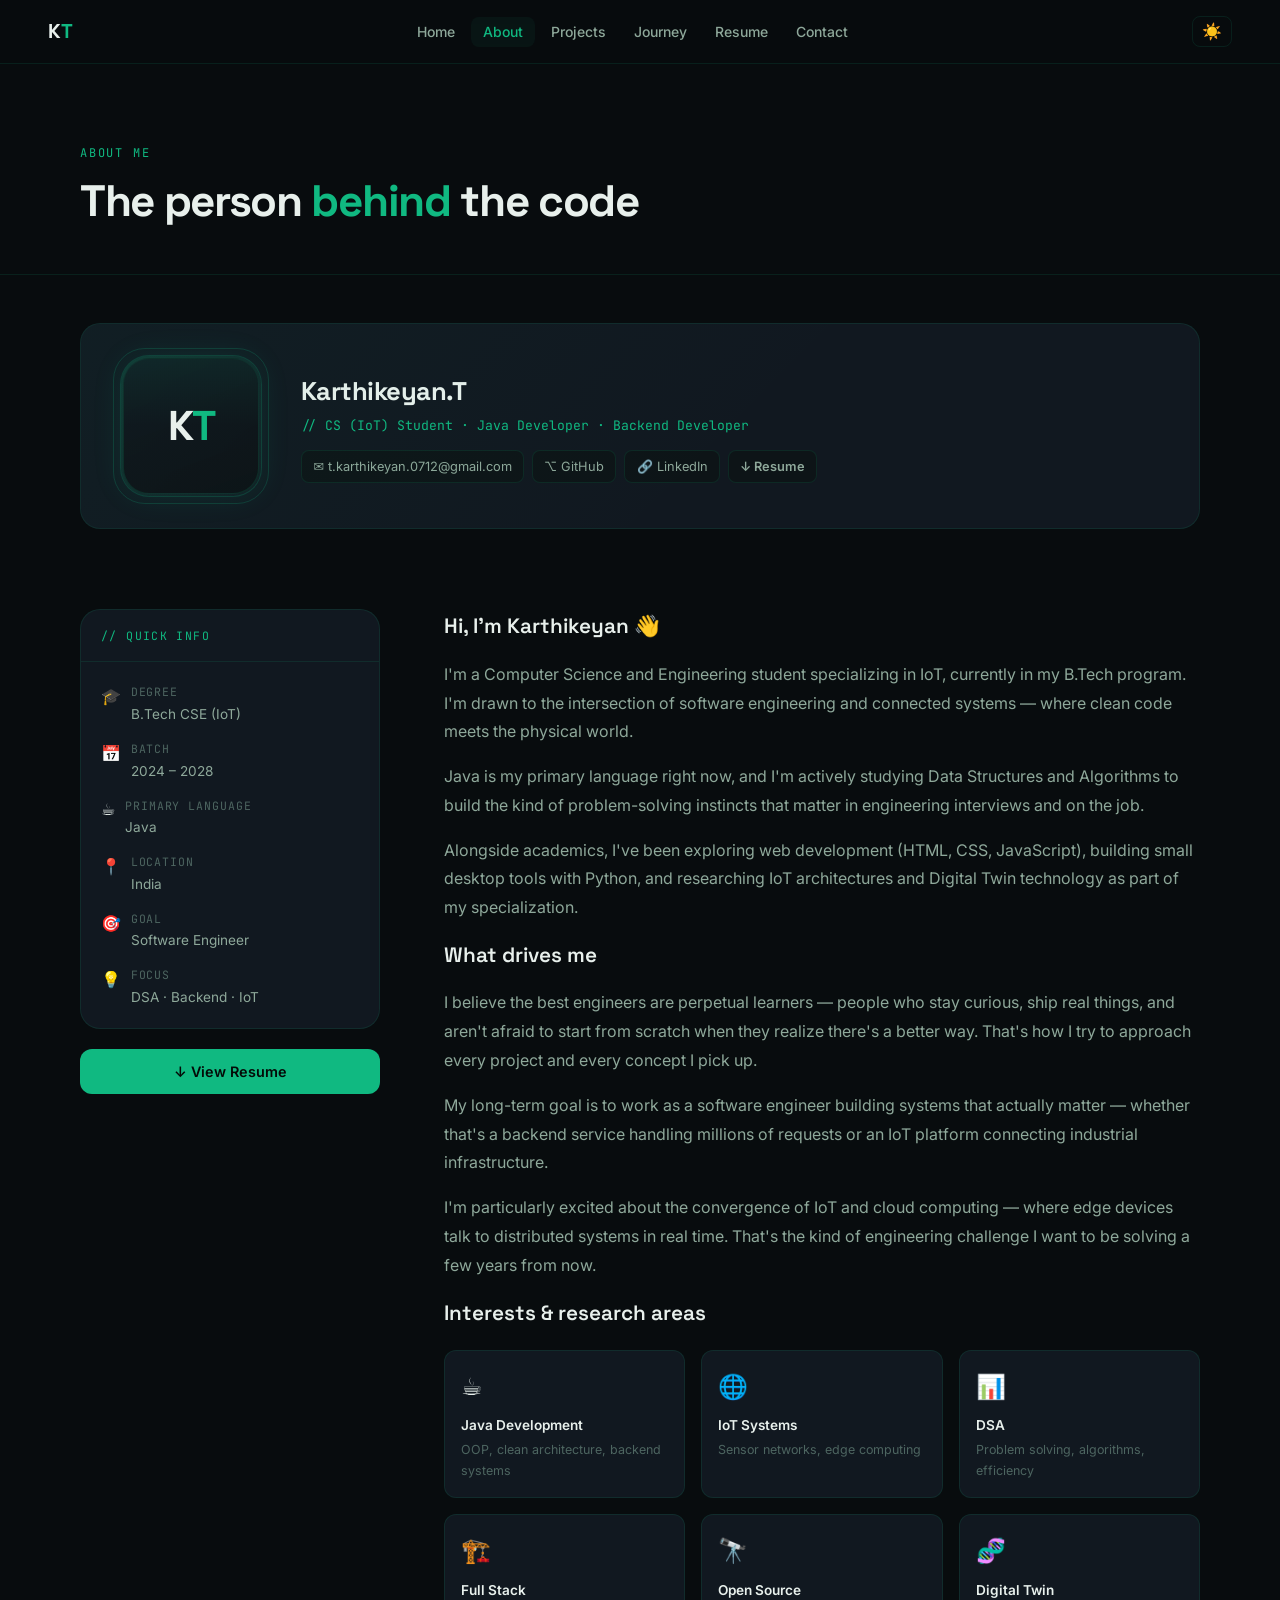
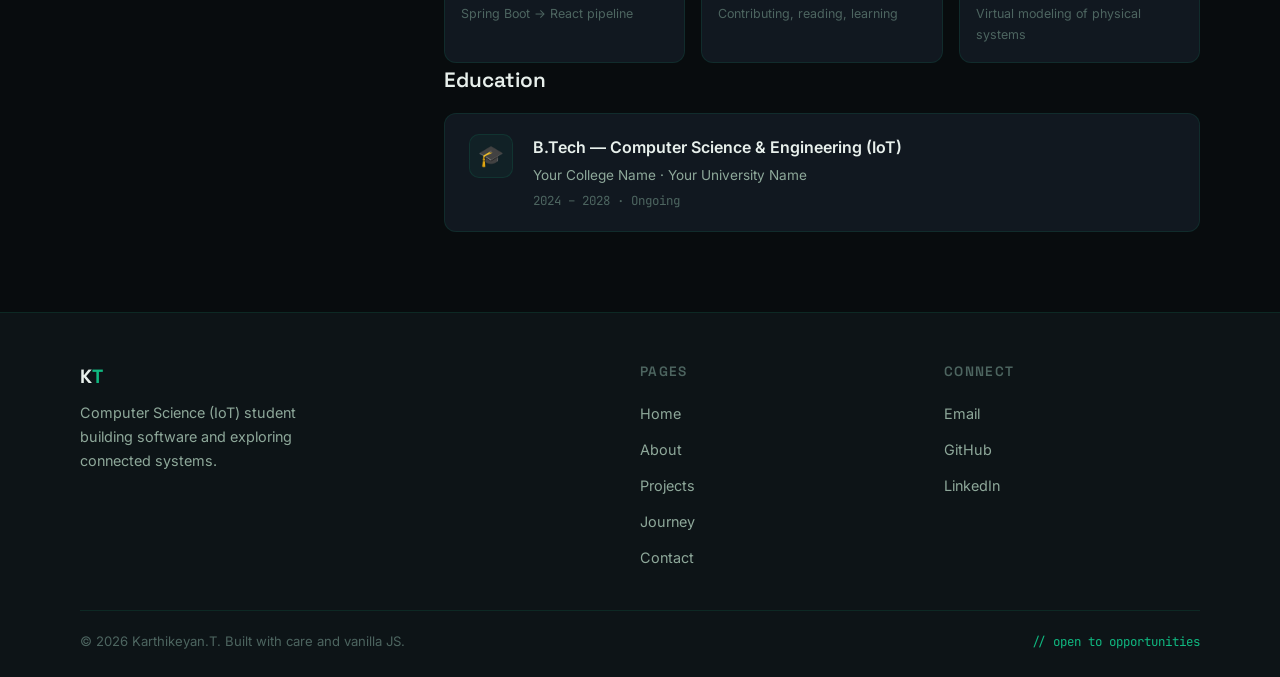
==== pages/about.html @ a160e1d7 "Add files via upload" ====
<!DOCTYPE html>
<html lang="en">
<head>
  <meta charset="UTF-8" />
  <meta name="viewport" content="width=device-width, initial-scale=1.0" />
  <title>About — Karthikeyan</title>
  <link rel="preconnect" href="https://fonts.googleapis.com" />
  <link href="https://fonts.googleapis.com/css2?family=Space+Grotesk:wght@400;500;600;700&family=Inter:wght@400;500;600&family=JetBrains+Mono:wght@400;500&display=swap" rel="stylesheet" />
  <script>
    try {
      if ((localStorage.getItem('theme') || 'dark') === 'light') {
        document.documentElement.classList.add('light-mode');
      }
    } catch (e) {}
  </script>
  <link rel="stylesheet" href="../css/main.css" />
  <style>
    .page-hero {
      padding: 5rem 0 3rem;
      border-bottom: 1px solid var(--border);
    }

    /* ── Profile photo section ─────────────────────── */
    .about-profile-section {
      display: flex; align-items: center; gap: 2.5rem;
      background: var(--bg-card); border: 1px solid var(--border);
      border-radius: var(--radius-lg); padding: 2rem 2.5rem;
      margin-bottom: 3rem;
      position: relative; overflow: hidden;
    }
    .about-profile-section::before {
      content: '';
      position: absolute; inset: 0;
      background: linear-gradient(135deg, rgba(16,185,129,0.04), transparent 60%);
      pointer-events: none;
    }
    .about-profile-meta { flex: 1; }
    .about-profile-name {
      font-family: var(--font-display); font-size: 1.6rem; font-weight: 700;
      color: var(--text-primary); letter-spacing: -0.02em; margin-bottom: 0.2rem;
    }
    .about-profile-role {
      font-family: var(--font-mono); font-size: 0.82rem;
      color: var(--emerald); margin-bottom: 0.85rem;
    }
    .about-profile-links { display: flex; flex-wrap: wrap; gap: 0.5rem; }
    .about-profile-links a {
      display: inline-flex; align-items: center; gap: 0.4rem;
      font-size: 0.8rem; color: var(--text-secondary);
      background: var(--bg-surface); border: 1px solid var(--border);
      border-radius: 8px; padding: 0.3rem 0.7rem;
      transition: color var(--dur), border-color var(--dur);
    }
    .about-profile-links a:hover { color: var(--emerald); border-color: var(--border-bright); }

    .about-grid {
      display: grid; grid-template-columns: 300px 1fr;
      gap: 4rem; align-items: start; padding: 2rem 0 4rem;
    }
    .about-sidebar { position: sticky; top: calc(var(--nav-h) + 2rem); }

    .quick-info-card {
      background: var(--bg-card); border: 1px solid var(--border);
      border-radius: var(--radius-lg); overflow: hidden; margin-bottom: 1.25rem;
    }
    .quick-info-header {
      padding: 1rem 1.25rem;
      border-bottom: 1px solid var(--border);
      font-family: var(--font-mono); font-size: 0.72rem;
      letter-spacing: 0.12em; text-transform: uppercase; color: var(--emerald);
    }
    .quick-info-body { padding: 1.25rem; display: flex; flex-direction: column; gap: 0.85rem; }
    .quick-info-item { display: flex; align-items: flex-start; gap: 0.6rem; }
    .quick-info-icon { font-size: 1rem; flex-shrink: 0; margin-top: 0.05rem; }
    .quick-info-label { font-size: 0.72rem; color: var(--text-muted); font-family: var(--font-mono); text-transform: uppercase; letter-spacing: 0.08em; }
    .quick-info-value { font-size: 0.85rem; color: var(--text-secondary); margin-top: 0.1rem; }

    .about-body h3 {
      font-family: var(--font-display); font-size: 1.3rem; font-weight: 600;
      color: var(--text-primary); margin: 2.5rem 0 1rem;
    }
    .about-body h3:first-child { margin-top: 0; }
    .about-body p { color: var(--text-secondary); margin-bottom: 1rem; line-height: 1.8; }

    .interest-grid {
      display: grid; grid-template-columns: repeat(auto-fit, minmax(180px, 1fr));
      gap: 1rem; margin-top: 1.25rem;
    }
    .interest-item {
      background: var(--bg-card); border: 1px solid var(--border);
      border-radius: var(--radius); padding: 1rem;
      transition: border-color var(--dur);
    }
    .interest-item:hover { border-color: var(--border-bright); }
    .interest-icon { font-size: 1.5rem; margin-bottom: 0.5rem; }
    .interest-name { font-size: 0.85rem; font-weight: 600; color: var(--text-primary); }
    .interest-desc { font-size: 0.78rem; color: var(--text-muted); margin-top: 0.2rem; }

    .edu-card {
      background: var(--bg-card); border: 1px solid var(--border);
      border-radius: var(--radius); padding: 1.25rem 1.5rem;
      margin-bottom: 1rem;
      display: flex; gap: 1.25rem; align-items: flex-start;
    }
    .edu-icon {
      width: 44px; height: 44px; border-radius: 10px;
      background: var(--emerald-glow2); border: 1px solid var(--border);
      display: flex; align-items: center; justify-content: center;
      font-size: 1.3rem; flex-shrink: 0;
    }
    .edu-degree { font-weight: 600; color: var(--text-primary); margin-bottom: 0.2rem; }
    .edu-institution { font-size: 0.85rem; color: var(--text-secondary); }
    .edu-meta { font-size: 0.78rem; color: var(--text-muted); margin-top: 0.3rem; font-family: var(--font-mono); }

    @media (max-width: 900px) {
      .about-profile-section { flex-direction: column; text-align: center; }
      .about-profile-links { justify-content: center; }
      .about-grid { grid-template-columns: 1fr; }
      .about-sidebar { position: static; }
    }
  </style>
</head>
<body>
  <div id="loader"><div class="loader-ring"></div></div>
  <div id="nav-mount"></div>

  <main>
    <section class="page-hero">
      <div class="container">
        <span class="section-label">About me</span>
        <h1 class="section-title">The person <em>behind</em> the code</h1>
      </div>
    </section>

    <div class="container" style="padding-top:3rem">
      <!-- Premium Profile Banner -->
      <div class="about-profile-section reveal" id="about-profile-banner">
        <div class="kt-logo-wrap">
          <div class="kt-logo-ring"></div>
          <div class="kt-logo-outer">
            <div class="kt-logo-glass">
              <span class="kt-logo-mark">K<span>T</span></span>
            </div>
          </div>
        </div>
        <div class="about-profile-meta">
          <div class="about-profile-name">Karthikeyan.T</div>
          <div class="about-profile-role">// CS (IoT) Student · Java Developer · Backend Developer</div>
          <div class="about-profile-links">
            <a href="mailto:t.karthikeyan.0712@gmail.com">✉ t.karthikeyan.0712@gmail.com</a>
            <a href="https://github.com/karthikeyan" target="_blank" rel="noopener">⌥ GitHub</a>
            <a href="https://linkedin.com/in/karthikeyan" target="_blank" rel="noopener">🔗 LinkedIn</a>
            <a href="pages/resume.html" class="btn btn-primary btn-sm" style="border-radius:8px">↓ Resume</a>
          </div>
        </div>
      </div>

      <div class="about-grid">
        <!-- Sidebar -->
        <aside class="about-sidebar reveal">
          <div class="quick-info-card">
            <div class="quick-info-header">// Quick Info</div>
            <div class="quick-info-body">
              <div class="quick-info-item">
                <span class="quick-info-icon">🎓</span>
                <div>
                  <div class="quick-info-label">Degree</div>
                  <div class="quick-info-value">B.Tech CSE (IoT)</div>
                </div>
              </div>
              <div class="quick-info-item">
                <span class="quick-info-icon">📅</span>
                <div>
                  <div class="quick-info-label">Batch</div>
                  <div class="quick-info-value">2024 – 2028</div>
                </div>
              </div>
              <div class="quick-info-item">
                <span class="quick-info-icon">☕</span>
                <div>
                  <div class="quick-info-label">Primary Language</div>
                  <div class="quick-info-value">Java</div>
                </div>
              </div>
              <div class="quick-info-item">
                <span class="quick-info-icon">📍</span>
                <div>
                  <div class="quick-info-label">Location</div>
                  <div class="quick-info-value">India</div>
                </div>
              </div>
              <div class="quick-info-item">
                <span class="quick-info-icon">🎯</span>
                <div>
                  <div class="quick-info-label">Goal</div>
                  <div class="quick-info-value">Software Engineer</div>
                </div>
              </div>
              <div class="quick-info-item">
                <span class="quick-info-icon">💡</span>
                <div>
                  <div class="quick-info-label">Focus</div>
                  <div class="quick-info-value">DSA · Backend · IoT</div>
                </div>
              </div>
            </div>
          </div>
          <a href="resume.html" class="btn btn-primary" style="width:100%;justify-content:center;display:flex">↓ View Resume</a>
        </aside>

        <!-- Body -->
        <div class="about-body">
          <div class="reveal">
            <h3>Hi, I'm Karthikeyan 👋</h3>
            <p>
              I'm a Computer Science and Engineering student specializing in IoT, currently in my B.Tech program.
              I'm drawn to the intersection of software engineering and connected systems — where clean code
              meets the physical world.
            </p>
            <p>
              Java is my primary language right now, and I'm actively studying Data Structures and Algorithms
              to build the kind of problem-solving instincts that matter in engineering interviews and on the job.
            </p>
            <p>
              Alongside academics, I've been exploring web development (HTML, CSS, JavaScript), building small
              desktop tools with Python, and researching IoT architectures and Digital Twin technology as part
              of my specialization.
            </p>
          </div>

          <div class="reveal">
            <h3>What drives me</h3>
            <p>
              I believe the best engineers are perpetual learners — people who stay curious, ship real things,
              and aren't afraid to start from scratch when they realize there's a better way. That's how I
              try to approach every project and every concept I pick up.
            </p>
            <p>
              My long-term goal is to work as a software engineer building systems that actually matter —
              whether that's a backend service handling millions of requests or an IoT platform connecting
              industrial infrastructure.
            </p>
            <p>
              I'm particularly excited about the convergence of IoT and cloud computing — where edge devices
              talk to distributed systems in real time. That's the kind of engineering challenge I want to be
              solving a few years from now.
            </p>
          </div>

          <div class="reveal">
            <h3>Interests & research areas</h3>
            <div class="interest-grid">
              <div class="interest-item">
                <div class="interest-icon">☕</div>
                <div class="interest-name">Java Development</div>
                <div class="interest-desc">OOP, clean architecture, backend systems</div>
              </div>
              <div class="interest-item">
                <div class="interest-icon">🌐</div>
                <div class="interest-name">IoT Systems</div>
                <div class="interest-desc">Sensor networks, edge computing</div>
              </div>
              <div class="interest-item">
                <div class="interest-icon">📊</div>
                <div class="interest-name">DSA</div>
                <div class="interest-desc">Problem solving, algorithms, efficiency</div>
              </div>
              <div class="interest-item">
                <div class="interest-icon">🏗️</div>
                <div class="interest-name">Full Stack</div>
                <div class="interest-desc">Spring Boot → React pipeline</div>
              </div>
              <div class="interest-item">
                <div class="interest-icon">🔭</div>
                <div class="interest-name">Open Source</div>
                <div class="interest-desc">Contributing, reading, learning</div>
              </div>
              <div class="interest-item">
                <div class="interest-icon">🧬</div>
                <div class="interest-name">Digital Twin</div>
                <div class="interest-desc">Virtual modeling of physical systems</div>
              </div>
            </div>
          </div>

          <div class="reveal">
            <h3>Education</h3>
            <div id="edu-list"></div>
          </div>
        </div>
      </div>
    </div>
  </main>

  <div id="footer-mount"></div>

  <script src="../js/data.js"></script>
  <script src="../js/shared.js"></script>
  <script>
    document.getElementById('nav-mount').innerHTML = buildNav('../');
    document.getElementById('footer-mount').innerHTML = buildFooter('../');

    const eduList = document.getElementById('edu-list');
    eduList.innerHTML = PORTFOLIO_DATA.education.map(e => `
      <div class="edu-card">
        <div class="edu-icon">🎓</div>
        <div>
          <div class="edu-degree">${e.degree}</div>
          <div class="edu-institution">${e.institution} · ${e.university}</div>
          <div class="edu-meta">${e.period} · ${e.status}</div>
        </div>
      </div>
    `).join('');
  </script>
</body>
</html>
---- css/main.css ----
/* ============================================================
   DESIGN TOKENS
   ============================================================ */
:root {
  /* Palette */
  --bg-base:       #080c0e;
  --bg-surface:    #0d1417;
  --bg-card:       #111820;
  --bg-card-hover: #152028;
  --border:        rgba(16, 185, 129, 0.12);
  --border-bright: rgba(16, 185, 129, 0.35);

  --emerald:       #10b981;
  --emerald-dim:   #059669;
  --emerald-glow:  rgba(16, 185, 129, 0.18);
  --emerald-glow2: rgba(16, 185, 129, 0.06);

  --text-primary:  #e8f0ec;
  --text-secondary:#8ea89a;
  --text-muted:    #4d6560;

  /* Light mode overrides */
  --lm-bg-base:    #f0f4f2;
  --lm-bg-surface: #ffffff;
  --lm-bg-card:    #f7faf8;
  --lm-text-pri:   #0d1f18;
  --lm-text-sec:   #3d5a50;

  /* Typography */
  --font-display: 'Space Grotesk', 'Inter', system-ui, sans-serif;
  --font-body:    'Inter', system-ui, sans-serif;
  --font-mono:    'JetBrains Mono', 'Fira Code', monospace;

  /* Spacing */
  --nav-h: 64px;
  --radius: 12px;
  --radius-lg: 20px;

  /* Transitions */
  --ease: cubic-bezier(0.25, 0.46, 0.45, 0.94);
  --dur: 0.3s;
}

/* ── Light Mode ──────────────────────────────────────────── */
body.light-mode {
  --bg-base:    var(--lm-bg-base);
  --bg-surface: var(--lm-bg-surface);
  --bg-card:    var(--lm-bg-card);
  --bg-card-hover: #ecf4f0;
  --border:     rgba(16, 185, 129, 0.2);
  --text-primary:   var(--lm-text-pri);
  --text-secondary: var(--lm-text-sec);
  --text-muted:     #6b8c7e;
}

/* ── Reset ───────────────────────────────────────────────── */
*, *::before, *::after { box-sizing: border-box; margin: 0; padding: 0; }
html { scroll-behavior: smooth; font-size: 16px; }
body {
  font-family: var(--font-body);
  background: var(--bg-base);
  color: var(--text-primary);
  line-height: 1.65;
  overflow-x: hidden;
  transition: background var(--dur) var(--ease), color var(--dur) var(--ease);
}
img { max-width: 100%; display: block; }
a { color: var(--emerald); text-decoration: none; }

/* ── Scroll progress bar ─────────────────────────────────── */
#scroll-progress {
  position: fixed; top: 0; left: 0; height: 2px;
  background: var(--emerald); width: 0%;
  z-index: 9999; transition: width 0.1s linear;
}

/* ── Loader ──────────────────────────────────────────────── */
#loader {
  position: fixed; inset: 0;
  background: var(--bg-base);
  display: flex; align-items: center; justify-content: center;
  z-index: 99999;
  transition: opacity 0.5s var(--ease), visibility 0.5s;
}
#loader.hidden { opacity: 0; visibility: hidden; pointer-events: none; }
.loader-ring {
  width: 52px; height: 52px;
  border: 2px solid var(--border);
  border-top-color: var(--emerald);
  border-radius: 50%;
  animation: spin 0.8s linear infinite;
}
@keyframes spin { to { transform: rotate(360deg); } }

/* ── Navigation ──────────────────────────────────────────── */
nav {
  position: fixed; top: 0; left: 0; right: 0;
  height: var(--nav-h);
  background: rgba(8, 12, 14, 0.82);
  backdrop-filter: blur(20px);
  border-bottom: 1px solid var(--border);
  z-index: 1000;
  display: flex; align-items: center;
  padding: 0 clamp(1rem, 5vw, 3rem);
  transition: background var(--dur) var(--ease);
}
body.light-mode nav { background: rgba(240, 244, 242, 0.88); }
.nav-inner {
  width: 100%; max-width: 1200px; margin: 0 auto;
  display: flex; align-items: center; justify-content: space-between;
}
.nav-logo {
  font-family: var(--font-display);
  font-size: 1.25rem; font-weight: 700;
  color: var(--text-primary);
  letter-spacing: -0.02em;
}
.nav-logo span { color: var(--emerald); }
.nav-links {
  display: flex; align-items: center; gap: 0.25rem;
  list-style: none;
}
.nav-links a {
  color: var(--text-secondary);
  font-size: 0.875rem; font-weight: 500;
  padding: 0.4rem 0.75rem;
  border-radius: 8px;
  transition: color var(--dur), background var(--dur);
}
.nav-links a:hover,
.nav-links a.active { color: var(--text-primary); background: var(--emerald-glow2); }
.nav-links a.active { color: var(--emerald); }
.nav-actions { display: flex; align-items: center; gap: 0.5rem; }

/* Theme toggle */
.theme-toggle {
  background: none; border: 1px solid var(--border);
  border-radius: 8px; padding: 0.4rem 0.55rem;
  cursor: pointer; color: var(--text-secondary);
  font-size: 1rem; transition: all var(--dur);
  line-height: 1;
}
.theme-toggle:hover { border-color: var(--emerald); color: var(--emerald); }

/* Hamburger */
.hamburger {
  display: none; flex-direction: column; gap: 5px;
  background: none; border: none; cursor: pointer; padding: 4px;
}
.hamburger span {
  display: block; width: 22px; height: 2px;
  background: var(--text-secondary);
  border-radius: 2px;
  transition: all var(--dur);
}
.hamburger.open span:nth-child(1) { transform: translateY(7px) rotate(45deg); }
.hamburger.open span:nth-child(2) { opacity: 0; }
.hamburger.open span:nth-child(3) { transform: translateY(-7px) rotate(-45deg); }

/* Mobile nav */
.mobile-nav {
  display: none; position: fixed; inset: var(--nav-h) 0 0 0;
  background: var(--bg-base);
  flex-direction: column; align-items: center; justify-content: center;
  gap: 1.5rem; z-index: 999;
  opacity: 0; pointer-events: none;
  transition: opacity var(--dur);
}
.mobile-nav.open { opacity: 1; pointer-events: all; display: flex; }
.mobile-nav a {
  font-family: var(--font-display);
  font-size: 1.5rem; font-weight: 600;
  color: var(--text-secondary);
  transition: color var(--dur);
}
.mobile-nav a:hover { color: var(--emerald); }

/* ── Page wrapper ────────────────────────────────────────── */
main { padding-top: var(--nav-h); min-height: 100vh; }
.container { width: min(100%, 1200px); margin: 0 auto; padding: 0 clamp(1rem, 5vw, 2.5rem); }
section { padding: clamp(4rem, 8vw, 7rem) 0; }

/* ── Headings ────────────────────────────────────────────── */
.section-label {
  font-family: var(--font-mono);
  font-size: 0.75rem; letter-spacing: 0.15em; text-transform: uppercase;
  color: var(--emerald); margin-bottom: 0.75rem; display: block;
}
.section-title {
  font-family: var(--font-display);
  font-size: clamp(1.75rem, 4vw, 2.75rem);
  font-weight: 700; letter-spacing: -0.03em;
  color: var(--text-primary);
  line-height: 1.15;
}
.section-title em { font-style: normal; color: var(--emerald); }
.section-desc {
  color: var(--text-secondary);
  max-width: 560px; margin-top: 0.75rem;
  font-size: 1.05rem;
}

/* ── Buttons ─────────────────────────────────────────────── */
.btn {
  display: inline-flex; align-items: center; gap: 0.5rem;
  padding: 0.65rem 1.4rem;
  border-radius: var(--radius); font-weight: 600; font-size: 0.9rem;
  cursor: pointer; transition: all var(--dur) var(--ease);
  border: none; font-family: var(--font-body);
  white-space: nowrap;
}
.btn-primary {
  background: var(--emerald); color: #040a07;
}
.btn-primary:hover {
  background: #0fd98e; transform: translateY(-2px);
  box-shadow: 0 8px 24px rgba(16,185,129,0.3);
}
.btn-outline {
  background: transparent;
  border: 1px solid var(--border-bright);
  color: var(--text-primary);
}
.btn-outline:hover {
  border-color: var(--emerald); color: var(--emerald);
  background: var(--emerald-glow2);
  transform: translateY(-2px);
}
.btn-ghost {
  background: transparent; color: var(--text-secondary);
  border: 1px solid var(--border);
}
.btn-ghost:hover { color: var(--emerald); border-color: var(--border-bright); }
.btn-sm { padding: 0.45rem 0.9rem; font-size: 0.8rem; }

/* ── Cards ───────────────────────────────────────────────── */
.card {
  background: var(--bg-card);
  border: 1px solid var(--border);
  border-radius: var(--radius-lg);
  transition: border-color var(--dur), transform var(--dur), box-shadow var(--dur);
}
.card:hover {
  border-color: var(--border-bright);
  transform: translateY(-3px);
  box-shadow: 0 16px 48px rgba(16,185,129,0.08);
}

/* ── Tag / Badge ─────────────────────────────────────────── */
.tag {
  display: inline-block;
  background: var(--emerald-glow2);
  border: 1px solid var(--border);
  color: var(--emerald);
  font-size: 0.72rem; font-weight: 600; letter-spacing: 0.05em;
  padding: 0.2rem 0.6rem; border-radius: 6px;
  font-family: var(--font-mono);
}
.badge {
  font-size: 0.65rem; font-weight: 700; letter-spacing: 0.08em;
  padding: 0.15rem 0.45rem; border-radius: 4px;
  background: rgba(16,185,129,0.15); color: var(--emerald);
  text-transform: uppercase;
}

/* ── Progress bar ────────────────────────────────────────── */
.progress-wrap { margin-top: 0.5rem; }
.progress-label {
  display: flex; justify-content: space-between;
  font-size: 0.82rem; color: var(--text-secondary); margin-bottom: 0.4rem;
}
.progress-bar {
  height: 4px; background: var(--bg-surface);
  border-radius: 4px; overflow: hidden;
}
.progress-fill {
  height: 100%; width: 0;
  background: linear-gradient(90deg, var(--emerald-dim), var(--emerald));
  border-radius: 4px;
  transition: width 1.2s var(--ease);
}

/* ── Back to top ─────────────────────────────────────────── */
#back-to-top {
  position: fixed; bottom: 2rem; right: 1.5rem;
  width: 40px; height: 40px;
  background: var(--bg-card); border: 1px solid var(--border);
  border-radius: 10px; cursor: pointer;
  display: flex; align-items: center; justify-content: center;
  color: var(--text-secondary); font-size: 1rem;
  transition: all var(--dur); z-index: 500;
  opacity: 0; transform: translateY(10px);
}
#back-to-top.visible { opacity: 1; transform: translateY(0); }
#back-to-top:hover { color: var(--emerald); border-color: var(--border-bright); }

/* ── Footer ──────────────────────────────────────────────── */
footer {
  background: var(--bg-surface);
  border-top: 1px solid var(--border);
  padding: 3rem 0 1.5rem;
}
.footer-grid {
  display: grid; grid-template-columns: 2fr 1fr 1fr;
  gap: 3rem; margin-bottom: 2.5rem;
}
.footer-brand p { color: var(--text-secondary); margin-top: 0.5rem; font-size: 0.9rem; max-width: 260px; }
.footer-col h4 {
  font-family: var(--font-display); font-weight: 600; font-size: 0.85rem;
  text-transform: uppercase; letter-spacing: 0.1em;
  color: var(--text-muted); margin-bottom: 1rem;
}
.footer-col ul { list-style: none; display: flex; flex-direction: column; gap: 0.6rem; }
.footer-col a { color: var(--text-secondary); font-size: 0.9rem; transition: color var(--dur); }
.footer-col a:hover { color: var(--emerald); }
.footer-bottom {
  border-top: 1px solid var(--border); padding-top: 1.25rem;
  display: flex; justify-content: space-between; align-items: center;
  flex-wrap: wrap; gap: 0.5rem;
}
.footer-bottom p { font-size: 0.82rem; color: var(--text-muted); }

/* ── Reveal animation ────────────────────────────────────── */
.reveal {
  opacity: 0; transform: translateY(28px);
  transition: opacity 0.65s var(--ease), transform 0.65s var(--ease);
}
.reveal.visible { opacity: 1; transform: none; }

/* ── Responsive ──────────────────────────────────────────── */
@media (max-width: 900px) {
  .nav-links { display: none; }
  .hamburger { display: flex; }
  .footer-grid { grid-template-columns: 1fr 1fr; }
  .footer-brand { grid-column: 1 / -1; }
}
@media (max-width: 600px) {
  .footer-grid { grid-template-columns: 1fr; }
}

/* ── Page transition ─────────────────────────────────────── */
.page-fade { animation: pageFade 0.4s var(--ease) both; }
@keyframes pageFade { from { opacity: 0; transform: translateY(12px); } to { opacity: 1; transform: none; } }

/* ── Accessibility ───────────────────────────────────────── */
@media (prefers-reduced-motion: reduce) {
  *, *::before, *::after { animation-duration: 0.01ms !important; transition-duration: 0.01ms !important; }
}
:focus-visible { outline: 2px solid var(--emerald); outline-offset: 3px; }

/* ============================================================
   ADDITIONS — KT logo mark (About page) +
   Achievements & Certifications showcase (Resume page)
   ============================================================ */

/* ── KT Logo Mark (About page, replaces profile photo) ──── */
.kt-logo-wrap { position: relative; flex-shrink: 0; }
.kt-logo-outer {
  width: 140px; height: 140px;
  border-radius: 28px;
  background: linear-gradient(135deg, rgba(16,185,129,0.22), rgba(16,185,129,0.04));
  padding: 2px;
  box-shadow: 0 0 0 1px rgba(16,185,129,0.2), 0 0 30px rgba(16,185,129,0.12);
}
.kt-logo-glass {
  width: 100%; height: 100%;
  border-radius: 26px;
  background: linear-gradient(160deg, rgba(17,24,32,0.9), rgba(13,20,23,0.95));
  border: 1px solid rgba(16,185,129,0.15);
  display: flex; align-items: center; justify-content: center;
  position: relative; overflow: hidden;
}
.kt-logo-glass::before {
  content: '';
  position: absolute; top: 0; left: 0; right: 0; height: 50%;
  background: linear-gradient(180deg, rgba(16,185,129,0.08), transparent);
  pointer-events: none;
}
.kt-logo-mark {
  font-family: var(--font-display); font-weight: 700;
  font-size: 2.6rem; letter-spacing: -0.04em;
  color: var(--text-primary); position: relative; z-index: 1;
}
.kt-logo-mark span { color: var(--emerald); }
.kt-logo-ring {
  position: absolute; inset: -8px;
  border-radius: 32px;
  border: 1px solid rgba(16,185,129,0.2);
  pointer-events: none;
}
body.light-mode .kt-logo-glass {
  background: linear-gradient(160deg, #ffffff, var(--lm-bg-card));
}

/* ── Achievements & Certifications ───────────────────────── */
.achievements-grid {
  display: grid; grid-template-columns: repeat(auto-fit, minmax(220px, 1fr));
  gap: 1rem;
}
.achievement-card {
  background: var(--bg-surface); border: 1px solid var(--border);
  border-radius: var(--radius); padding: 0; cursor: pointer;
  transition: border-color var(--dur), transform var(--dur);
  overflow: hidden;
}
.achievement-card:hover { border-color: var(--border-bright); transform: translateY(-3px); }
.achievement-thumb {
  width: 100%; aspect-ratio: 16/9;
  background: var(--bg-card); border-bottom: 1px solid var(--border);
  display: flex; align-items: center; justify-content: center;
  overflow: hidden; position: relative;
}
.achievement-thumb img { width: 100%; height: 100%; object-fit: cover; }
.achievement-thumb-placeholder { font-size: 1.8rem; opacity: 0.4; }
.achievement-thumb-label {
  position: absolute; bottom: 0.5rem; right: 0.5rem;
  background: rgba(16,185,129,0.18); border: 1px solid var(--border-bright);
  border-radius: 4px; padding: 0.15rem 0.5rem;
  font-size: 0.65rem; color: var(--emerald); font-family: var(--font-mono);
}
.achievement-body { padding: 1rem 1.1rem 1.15rem; }
.achievement-title { font-size: 0.9rem; font-weight: 600; color: var(--text-primary); margin-bottom: 0.2rem; }
.achievement-issuer { font-size: 0.8rem; color: var(--text-secondary); }
.achievement-date { font-size: 0.72rem; color: var(--text-muted); font-family: var(--font-mono); margin-top: 0.25rem; }
.achievement-skill-chip {
  display: inline-block; font-size: 0.65rem; font-weight: 600;
  background: var(--emerald-glow2); border: 1px solid var(--border);
  color: var(--emerald); padding: 0.15rem 0.45rem; border-radius: 5px;
  font-family: var(--font-mono); margin-top: 0.6rem; margin-right: 0.3rem;
}

/* Achievement Lightbox */
.achievement-lightbox {
  position: fixed; inset: 0; background: rgba(8,12,14,0.95);
  backdrop-filter: blur(12px); z-index: 3000;
  display: flex; align-items: center; justify-content: center;
  padding: 1.5rem;
  opacity: 0; pointer-events: none;
  transition: opacity 0.3s;
}
.achievement-lightbox.open { opacity: 1; pointer-events: all; }
.achievement-lightbox-inner {
  background: var(--bg-card); border: 1px solid var(--border-bright);
  border-radius: var(--radius-lg); max-width: 760px; width: 100%;
  max-height: 90vh; overflow-y: auto;
  transform: scale(0.95); transition: transform 0.3s var(--ease);
}
.achievement-lightbox.open .achievement-lightbox-inner { transform: scale(1); }
.achievement-lightbox-header {
  display: flex; justify-content: space-between; align-items: center;
  padding: 1.25rem 1.5rem; border-bottom: 1px solid var(--border);
  position: sticky; top: 0; background: var(--bg-card); z-index: 1;
}
.achievement-lightbox-title { font-family: var(--font-display); font-weight: 600; color: var(--text-primary); }
.achievement-lightbox-close {
  background: none; border: 1px solid var(--border); border-radius: 8px;
  width: 34px; height: 34px; cursor: pointer; color: var(--text-secondary);
  display: flex; align-items: center; justify-content: center;
  font-size: 1rem; transition: all var(--dur);
}
.achievement-lightbox-close:hover { color: var(--text-primary); border-color: var(--border-bright); }
.achievement-lightbox-body { padding: 1.5rem; }
.achievement-lightbox-img { width: 100%; border-radius: var(--radius); border: 1px solid var(--border); display: block; margin-bottom: 1.25rem; }
.achievement-lightbox-placeholder {
  aspect-ratio: 16/9; background: var(--bg-surface);
  border: 2px dashed var(--border); border-radius: var(--radius);
  display: flex; flex-direction: column; align-items: center; justify-content: center;
  gap: 0.5rem; color: var(--text-muted); font-size: 0.85rem; margin-bottom: 1.25rem;
}
.achievement-lightbox-section { margin-bottom: 1.25rem; }
.achievement-lightbox-section h4 {
  font-family: var(--font-mono); font-size: 0.72rem; letter-spacing: 0.12em;
  text-transform: uppercase; color: var(--emerald); margin-bottom: 0.6rem;
}
.achievement-lightbox-section p { color: var(--text-secondary); line-height: 1.7; font-size: 0.9rem; }
.achievement-lightbox-meta {
  display: flex; gap: 1.5rem; flex-wrap: wrap; margin-top: 1rem;
  padding-top: 1rem; border-top: 1px solid var(--border);
}
.achievement-lightbox-meta div { font-size: 0.82rem; color: var(--text-secondary); }
.achievement-lightbox-meta strong { display: block; color: var(--text-muted); font-size: 0.72rem; font-family: var(--font-mono); text-transform: uppercase; letter-spacing: 0.08em; margin-bottom: 0.2rem; }

/* ============================================================
   ADDITIONS — Certificate Gallery (full-width, fixed breakpoints)
   ============================================================ */
.cert-gallery-section {
  margin-top: 3rem;
}
.cert-gallery-header {
  display: flex; align-items: baseline; justify-content: space-between;
  flex-wrap: wrap; gap: 0.5rem; margin-bottom: 1.5rem;
}
.cert-gallery-count {
  font-family: var(--font-mono); font-size: 0.78rem; color: var(--text-muted);
}
/* Explicit breakpoints per spec: 3–4 desktop / 2 tablet / 1 mobile */
.cert-gallery-grid {
  display: grid;
  grid-template-columns: repeat(4, 1fr);
  gap: 1.25rem;
}
@media (max-width: 1180px) {
  .cert-gallery-grid { grid-template-columns: repeat(3, 1fr); }
}
@media (max-width: 760px) {
  .cert-gallery-grid { grid-template-columns: repeat(2, 1fr); }
}
@media (max-width: 520px) {
  .cert-gallery-grid { grid-template-columns: 1fr; }
}
.cert-gallery-empty {
  text-align: center; padding: 3rem 1.5rem;
  border: 1px dashed var(--border); border-radius: var(--radius-lg);
  color: var(--text-muted); font-size: 0.88rem;
}

/* ============================================================
   ADDITIONS — Smooth Dark / Light Mode Transition
   ============================================================
   Applied only while body carries .theme-transitioning (added
   briefly by initTheme around the toggle), so normal hover /
   reveal / float / spin animations elsewhere are never affected. */
body.theme-transitioning,
body.theme-transitioning *,
body.theme-transitioning *::before,
body.theme-transitioning *::after {
  transition:
    background-color 0.4s ease,
    background 0.4s ease,
    color 0.4s ease,
    border-color 0.4s ease,
    box-shadow 0.4s ease,
    fill 0.4s ease,
    stroke 0.4s ease !important;
}
/* Subtle fade pulse overlay to mask any flash during the swap */
#theme-fade {
  position: fixed; inset: 0; z-index: 10000;
  background: var(--bg-base);
  opacity: 0; pointer-events: none;
  transition: opacity 0.25s ease;
}
#theme-fade.active { opacity: 0.35; }
@media (prefers-reduced-motion: reduce) {
  body.theme-transitioning,
  body.theme-transitioning *,
  body.theme-transitioning *::before,
  body.theme-transitioning *::after {
    transition-duration: 0.01ms !important;
  }
  #theme-fade { display: none; }
}
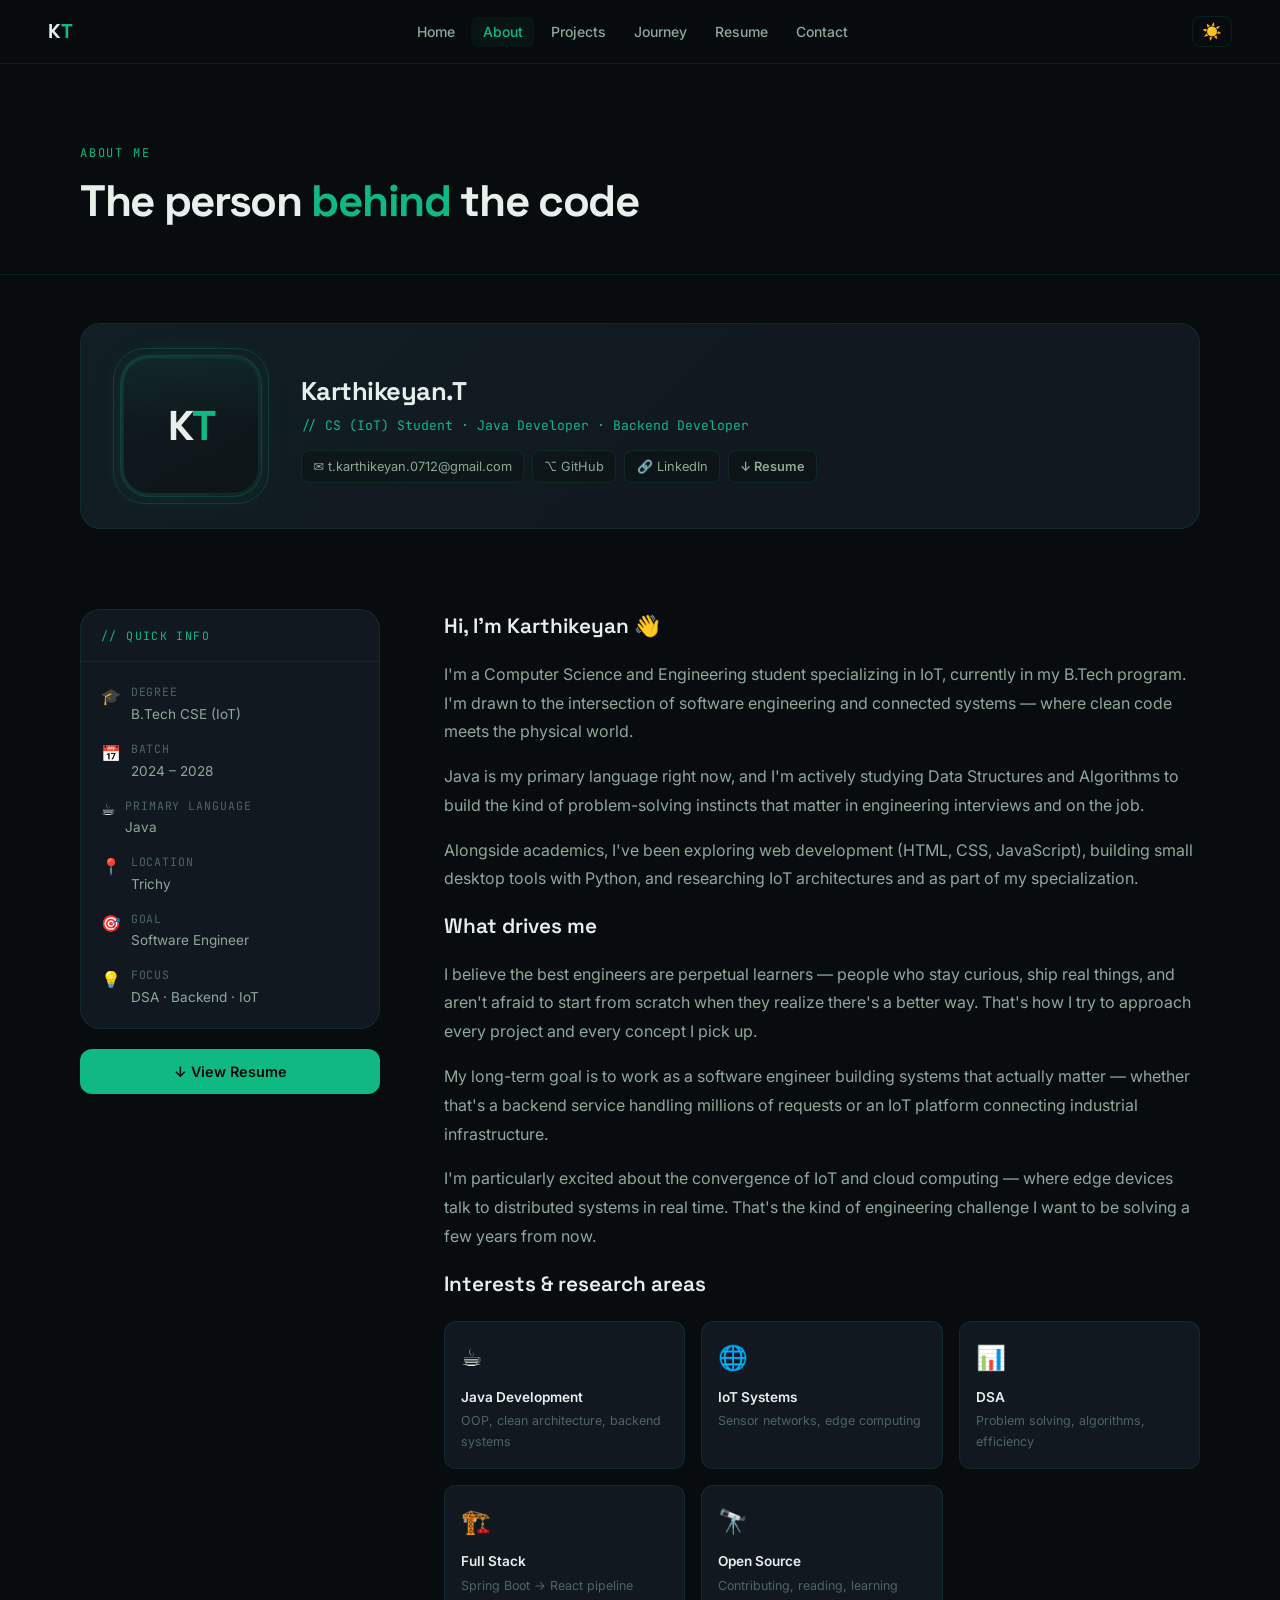
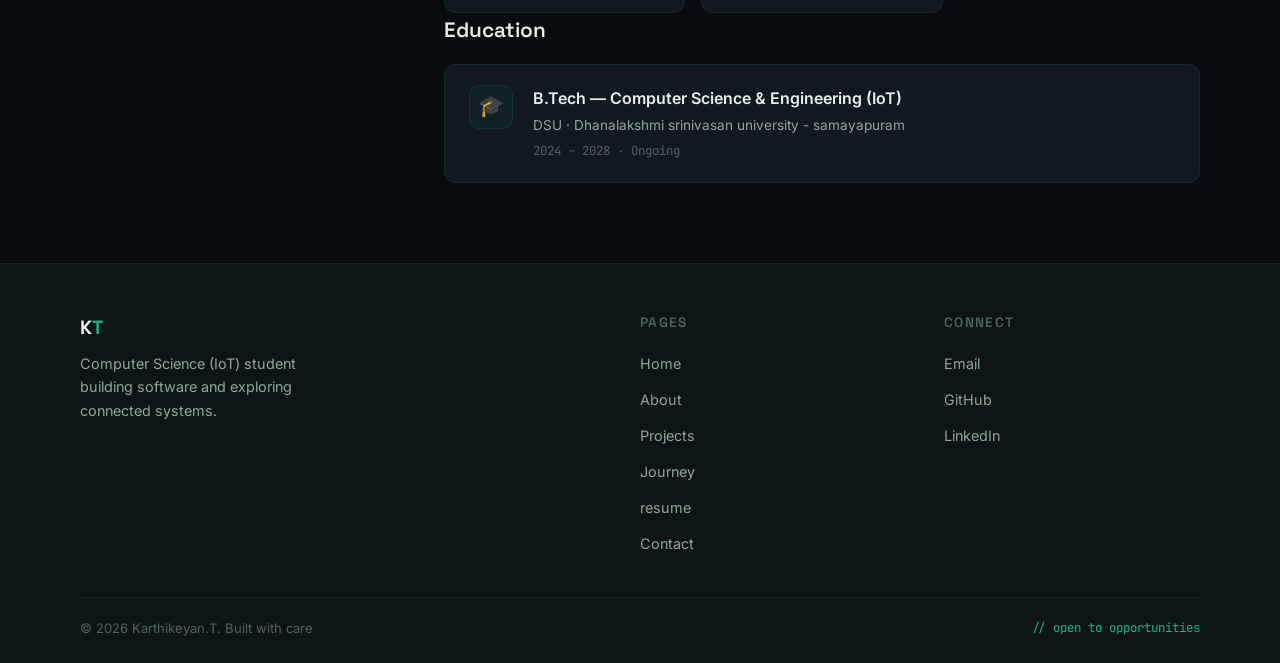
==== commit e775e387: "changed some detail" ====
--- a/pages/about.html
+++ b/pages/about.html
@@ -3,7 +3,7 @@
 <head>
   <meta charset="UTF-8" />
   <meta name="viewport" content="width=device-width, initial-scale=1.0" />
-  <title>About — Karthikeyan</title>
+  <title>About—Karthikeyan.T</title>
   <link rel="preconnect" href="https://fonts.googleapis.com" />
   <link href="https://fonts.googleapis.com/css2?family=Space+Grotesk:wght@400;500;600;700&family=Inter:wght@400;500;600&family=JetBrains+Mono:wght@400;500&display=swap" rel="stylesheet" />
   <script>
@@ -148,8 +148,8 @@
           <div class="about-profile-role">// CS (IoT) Student · Java Developer · Backend Developer</div>
           <div class="about-profile-links">
             <a href="mailto:t.karthikeyan.0712@gmail.com">✉ t.karthikeyan.0712@gmail.com</a>
-            <a href="https://github.com/karthikeyan" target="_blank" rel="noopener">⌥ GitHub</a>
-            <a href="https://linkedin.com/in/karthikeyan" target="_blank" rel="noopener">🔗 LinkedIn</a>
+            <a href="https://github.com/karthikeyan-T12" target="_blank" rel="noopener">⌥ GitHub</a>
+            <a href="https://www.linkedin.com/in/karthi-keyan-77b295303/" target="_blank" rel="noopener">🔗 LinkedIn</a>
             <a href="pages/resume.html" class="btn btn-primary btn-sm" style="border-radius:8px">↓ Resume</a>
           </div>
         </div>
@@ -186,7 +186,7 @@
                 <span class="quick-info-icon">📍</span>
                 <div>
                   <div class="quick-info-label">Location</div>
-                  <div class="quick-info-value">India</div>
+                  <div class="quick-info-value">Trichy</div>
                 </div>
               </div>
               <div class="quick-info-item">
@@ -223,8 +223,7 @@
             </p>
             <p>
               Alongside academics, I've been exploring web development (HTML, CSS, JavaScript), building small
-              desktop tools with Python, and researching IoT architectures and Digital Twin technology as part
-              of my specialization.
+              desktop tools with Python, and researching IoT architectures and as part of my specialization.
             </p>
           </div>
 
@@ -274,11 +273,6 @@
                 <div class="interest-icon">🔭</div>
                 <div class="interest-name">Open Source</div>
                 <div class="interest-desc">Contributing, reading, learning</div>
-              </div>
-              <div class="interest-item">
-                <div class="interest-icon">🧬</div>
-                <div class="interest-name">Digital Twin</div>
-                <div class="interest-desc">Virtual modeling of physical systems</div>
               </div>
             </div>
           </div>
